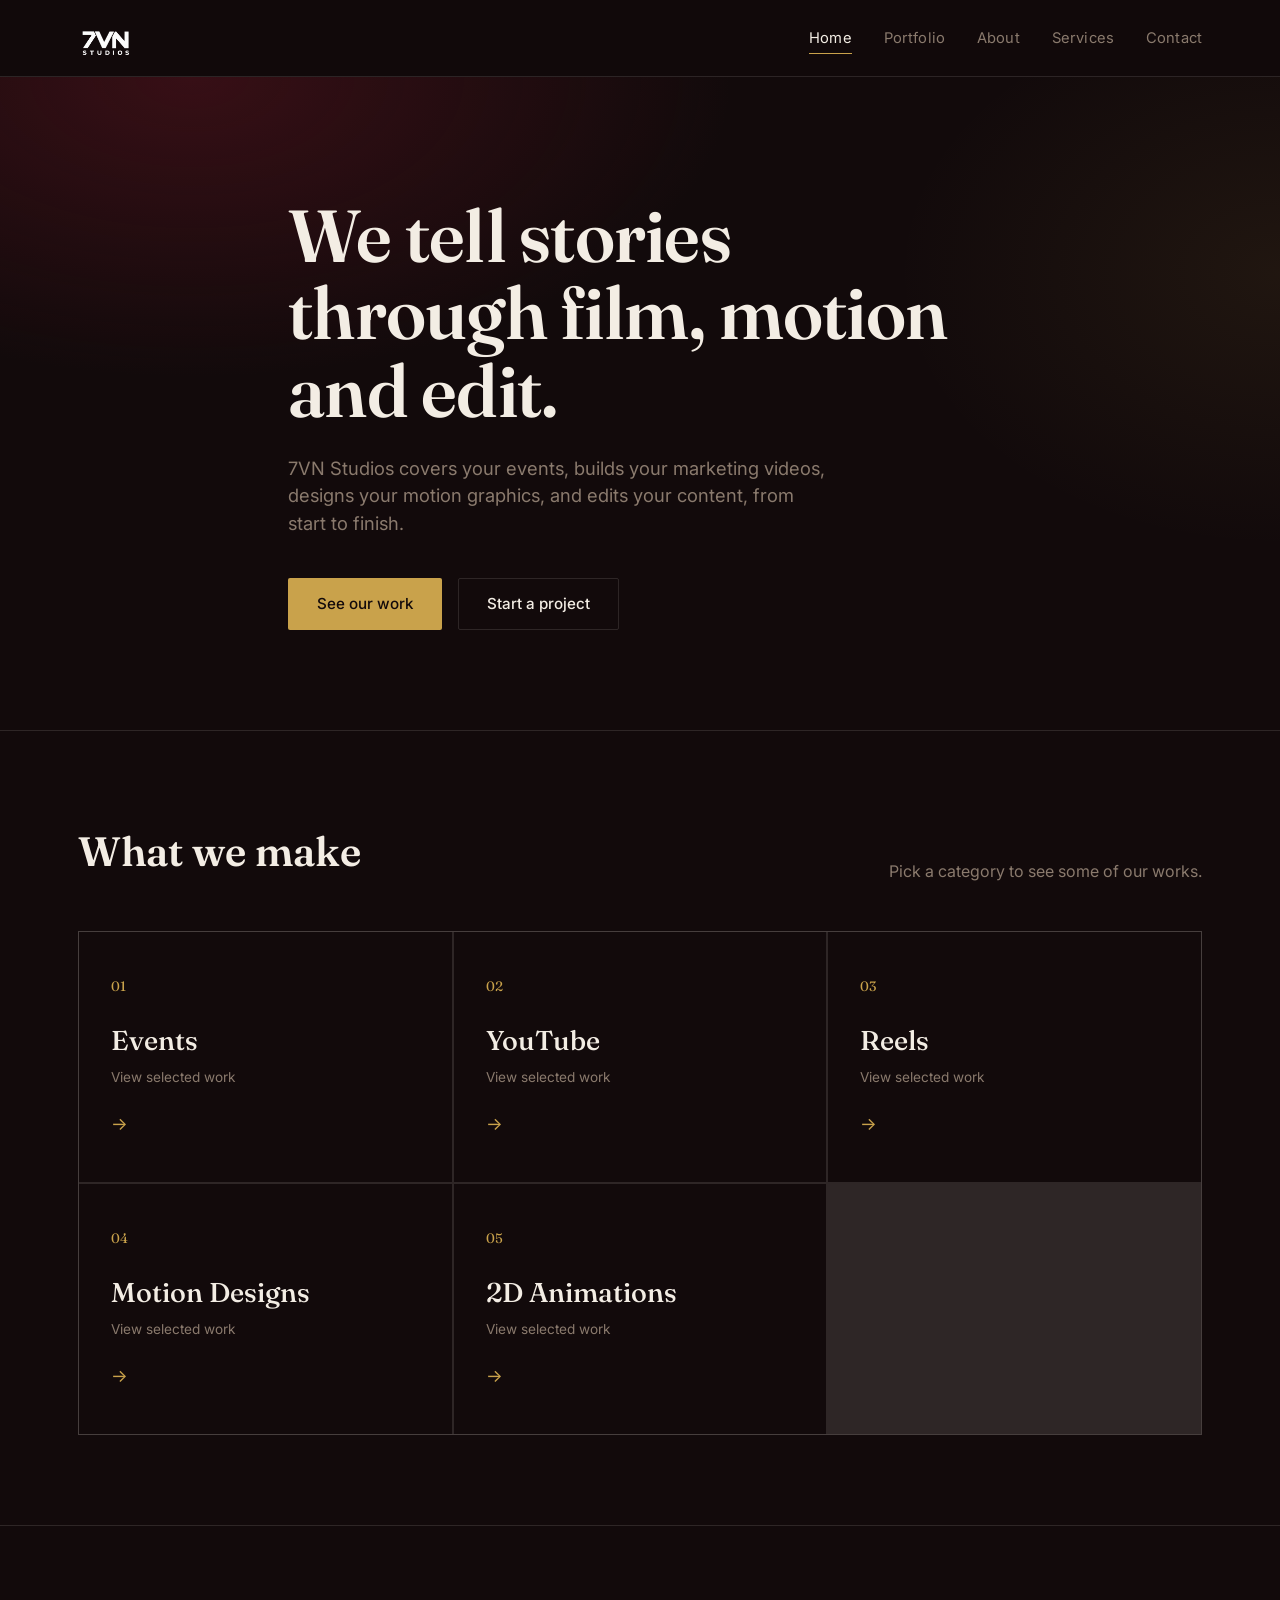
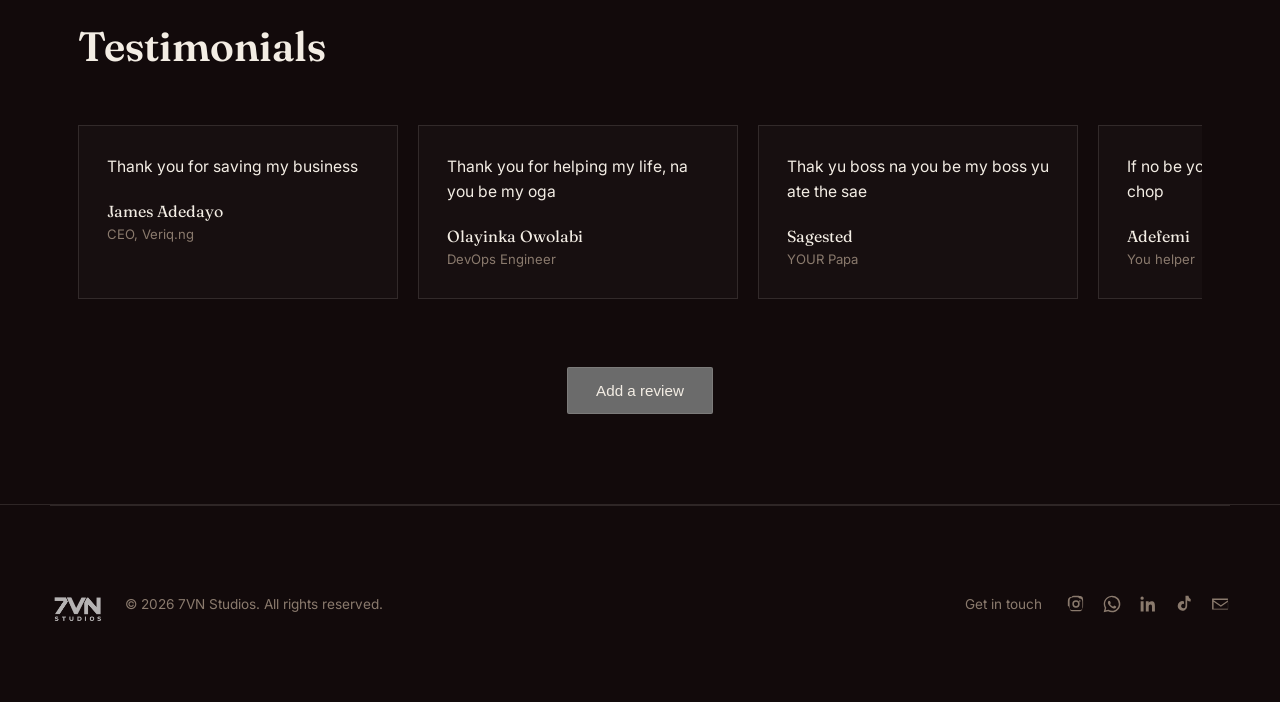
==== index.html @ 7909c2b7 "Add files via upload" ====
<!DOCTYPE html>
<html lang="en">
<head>
<meta charset="UTF-8">
<meta name="viewport" content="width=device-width, initial-scale=1.0">
<meta name="color-scheme" content="dark">
<title>7VN Studios | Film, Motion &amp; Brand Video</title>
<meta name="description" content="7VN Studios: event coverage, marketing videos, motion design and creator editing.">
<meta property="og:type" content="website">
<meta property="og:title" content="7VN Studios | Film, Motion & Brand Video">
<meta property="og:description" content="Event coverage, marketing videos, motion design and creator editing from 7VN Studios.">
<meta property="og:image" content="https://7vn-studios.github.io/7vn-Portfolio/assets/og-image.png">
<meta property="og:url" content="https://7vn-studios.github.io/7vn-Portfolio/index.html">
<meta name="twitter:card" content="summary_large_image">
<meta name="twitter:title" content="7VN Studios | Film, Motion & Brand Video">
<meta name="twitter:description" content="Event coverage, marketing videos, motion design and creator editing from 7VN Studios.">
<meta name="twitter:image" content="https://7vn-studios.github.io/7vn-Portfolio/assets/og-image.png">
<link rel="icon" type="image/png" sizes="32x32" href="assets/favicon-32.png">
<link rel="icon" type="image/png" sizes="16x16" href="assets/favicon-16.png">
<link rel="apple-touch-icon" sizes="180x180" href="assets/favicon-180.png">
<link rel="shortcut icon" href="assets/favicon.ico">
<link rel="stylesheet" href="css/style.css">
</head>
<body data-page="index.html">

<header id="site-header" class="site-header"></header>

<main>
  <section class="hero">
    <div class="wrap hero-content">
      <h1>We tell stories through film, motion and edit.</h1>
      <p>7VN Studios covers your events, builds your marketing videos, designs your motion graphics, and edits your content, from start to finish.</p>
      <div class="hero-actions">
        <a href="#work" class="btn btn-primary">See our work</a>
        <a href="contact.html" class="btn btn-outline">Start a project</a>
      </div>
    </div>
  </section>

  <section class="reel-section" id="work">
    <div class="wrap">
      <div class="section-head">
        <h2>What we make</h2>
        <p>Pick a category to see some of our works.</p>
      </div>
      <div class="category-grid" id="categoryGrid"></div>
    </div>
  </section>

  <section class="reel-section" id="reviews">
    <div class="wrap">
      <div class="section-head">
        <h2>Testimonials</h2>
      </div>
      <div class="reviews-row" id="reviewsRow"></div>
      <div class="more-cta">
        <button class="btn btn-outline" id="openReviewModal">Add a review</button>
      </div>
    </div>
  </section>
</main>

<div class="modal-overlay" id="reviewModalOverlay">
  <div class="modal-panel">
    <button class="modal-close" id="closeReviewModal" aria-label="Close">&times;</button>
    <h3 style="font-family:var(--serif); font-size:1.4rem; margin-bottom:20px;">Share your experience</h3>
    <div class="form-field">
      <label for="reviewName">Your name</label>
      <input id="reviewName" type="text">
    </div>
    <div class="form-field">
      <label for="reviewRole">Role or company (optional)</label>
      <input id="reviewRole" type="text">
    </div>
    <div class="form-field">
      <label for="reviewText">Your review</label>
      <textarea id="reviewText"></textarea>
    </div>
    <button class="btn btn-primary" id="submitReview" style="width:100%; justify-content:center;">Send review</button>
    <p class="status-msg" id="reviewSubmitStatus"></p>
    <p style="color:var(--muted); font-size:0.8rem; margin-top:14px;">We read every submission and publish the ones we feature on the site.</p>
  </div>
</div>

<footer id="site-footer"></footer>

<script src="js/main.js"></script>
<script>
const REVIEWS_ENDPOINT = 'https://script.google.com/macros/s/AKfycbyD6hwncVlCxB-yXAJXrWZt1ozakaMKRij9JnCwiQBB2RL6yhJmyByYN_4_m5WQTzBX/exec';

function setStatus(el, msg, type) {
  el.textContent = msg;
  el.className = 'status-msg' + (type ? ' ' + type : '');
}

async function init() {
  const config = await loadJSON('data/config.json');
  const grid = document.getElementById('categoryGrid');
  grid.innerHTML = config.categories.map((c, i) => `
    <a class="category-card" href="work.html?category=${c.slug}">
      <span class="num">0${i + 1}</span>
      <div>
        <h3>${c.name}</h3>
        <div class="count">View selected work</div>
        <div class="arrow">→</div>
      </div>
    </a>
  `).join('');

  const reviews = await loadJSON('data/reviews.json');
  const row = document.getElementById('reviewsRow');
  if (reviews.length === 0) {
    row.innerHTML = `<p style="color:var(--muted);">No reviews yet. Be the first to add one.</p>`;
  } else {
    row.innerHTML = reviews.map(r => `
      <div class="review-card">
        <p class="review-text">${r.text}</p>
        <div class="review-name">${r.name}</div>
        ${r.role ? `<div class="review-role">${r.role}</div>` : ''}
      </div>
    `).join('');
  }

  const overlay = document.getElementById('reviewModalOverlay');
  const modalPanel = overlay.querySelector('.modal-panel');
  const mainEl = document.querySelector('main');
  const headerEl = document.getElementById('site-header');
  const footerEl = document.getElementById('site-footer');

  function openModal() {
    overlay.classList.add('open');
    document.body.style.overflow = 'hidden';
    // Prevent tabbing/clicking into the rest of the page while the modal is open.
    if (mainEl) mainEl.setAttribute('inert', '');
    if (headerEl) headerEl.setAttribute('inert', '');
    if (footerEl) footerEl.setAttribute('inert', '');
    document.getElementById('reviewName').focus();
  }

  function closeModal() {
    overlay.classList.remove('open');
    document.body.style.overflow = '';
    if (mainEl) mainEl.removeAttribute('inert');
    if (headerEl) headerEl.removeAttribute('inert');
    if (footerEl) footerEl.removeAttribute('inert');
    document.getElementById('openReviewModal').focus();
  }

  document.getElementById('openReviewModal').addEventListener('click', openModal);
  document.getElementById('closeReviewModal').addEventListener('click', closeModal);
  overlay.addEventListener('click', (e) => {
    if (e.target === overlay) closeModal();
  });
  document.addEventListener('keydown', (e) => {
    if (e.key === 'Escape' && overlay.classList.contains('open')) closeModal();
  });

  // Keep Tab focus cycling within the modal only, while it's open.
  modalPanel.addEventListener('keydown', (e) => {
    if (e.key !== 'Tab') return;
    const focusable = modalPanel.querySelectorAll('button, input, textarea, a[href]');
    const first = focusable[0];
    const last = focusable[focusable.length - 1];
    if (e.shiftKey && document.activeElement === first) {
      e.preventDefault();
      last.focus();
    } else if (!e.shiftKey && document.activeElement === last) {
      e.preventDefault();
      first.focus();
    }
  });

  document.getElementById('submitReview').addEventListener('click', async () => {
    const name = document.getElementById('reviewName').value.trim();
    const role = document.getElementById('reviewRole').value.trim();
    const text = document.getElementById('reviewText').value.trim();
    const status = document.getElementById('reviewSubmitStatus');
    if (!name || !text) {
      setStatus(status, 'Please add your name and a review before sending.', 'error');
      return;
    }

    setStatus(status, 'Sending…', '');
    try {
      const res = await fetch(REVIEWS_ENDPOINT, {
        method: 'POST',
        body: JSON.stringify({ action: 'submit', name, role, text }),
      });
      const data = await res.json();
      if (!data.ok) throw new Error(data.error || 'Something went wrong.');

      setStatus(status, 'Thank you! Your review has been sent for approval.', 'success');
      document.getElementById('reviewName').value = '';
      document.getElementById('reviewRole').value = '';
      document.getElementById('reviewText').value = '';
      setTimeout(closeModal, 1800);
    } catch (e) {
      setStatus(status, 'Could not send right now. Please try again shortly.', 'error');
    }
  });
}
init();
</script>
</body>
</html>
---- css/style.css ----
@import url('https://fonts.googleapis.com/css2?family=Fraunces:opsz,wght@9..144,400;9..144,500;9..144,600;9..144,700&family=Inter:wght@400;500;600&display=swap');

:root {
  --black: #120A0B;
  --maroon: #5C1420;
  --maroon-deep: #3A0D15;
  --gold: #C9A24B;
  --cream: #F3EDE4;
  --muted: #8A7A6D;
  --border: rgba(243, 237, 228, 0.12);
  --serif: 'Fraunces', serif;
  --sans: 'Inter', sans-serif;
}

:root {
  color-scheme: dark;
}

* { box-sizing: border-box; margin: 0; padding: 0; }

html { scroll-behavior: smooth; }

body {
  background: var(--black);
  color: var(--cream);
  font-family: var(--sans);
  line-height: 1.5;
  -webkit-font-smoothing: antialiased;
  scrollbar-width: none; /* Firefox */
  -ms-overflow-style: none; /* old Edge/IE */
}

body::-webkit-scrollbar {
  display: none; /* Chrome, Safari, newer Edge */
}

a { color: inherit; text-decoration: none; }

img { max-width: 100%; display: block; }

@media (prefers-reduced-motion: reduce) {
  * { animation: none !important; transition: none !important; }
  html { scroll-behavior: auto; }
}

/* Focus visibility */
a:focus-visible, button:focus-visible, input:focus-visible, textarea:focus-visible {
  outline: 2px solid var(--gold);
  outline-offset: 3px;
}

.wrap {
  max-width: 1180px;
  margin: 0 auto;
  padding: 0 28px;
}

/* Header */
.site-header {
  position: sticky;
  top: 0;
  z-index: 50;
  background: rgba(18, 10, 11, 0.88);
  backdrop-filter: blur(10px);
  border-bottom: 1px solid var(--border);
}

.site-header .wrap {
  display: flex;
  align-items: center;
  justify-content: space-between;
  height: 76px;
}

.brand img { height: 100px; width: auto; }

.nav-links {
  display: flex;
  gap: 32px;
  list-style: none;
  font-size: 0.92rem;
  letter-spacing: 0.01em;
}

.nav-links a {
  color: var(--muted);
  transition: color 0.2s ease;
  padding: 6px 0;
  border-bottom: 1px solid transparent;
}

.nav-links a:hover, .nav-links a.active {
  color: var(--cream);
  border-bottom-color: var(--gold);
}

.nav-toggle {
  display: none;
  background: none;
  border: 1px solid var(--border);
  border-radius: 4px;
  color: var(--cream);
  padding: 8px 12px;
  font-size: 1.2rem;
}

@media (max-width: 760px) {
  .nav-toggle { display: block; }
  .nav-links {
    position: absolute;
    top: 76px; left: 0; right: 0;
    background: var(--black);
    border-bottom: 1px solid var(--border);
    flex-direction: column;
    gap: 0;
    display: none;
    padding: 8px 28px 20px;
  }
  .nav-links.open { display: flex; }
  .nav-links a { display: block; padding: 12px 0; border-bottom: 1px solid var(--border); }
}

/* Hero */
.hero {
  position: relative;
  padding: 120px 0 100px;
  overflow: hidden;
  border-bottom: 1px solid var(--border);
}

@media (max-width: 760px) {
  .hero {
    min-height: 100svh;
    display: flex;
    align-items: center;
    padding: 100px 0;
  }
}

.hero::before {
  content: '';
  position: absolute;
  inset: 0;
  background:
    radial-gradient(ellipse 900px 500px at 15% 0%, rgba(92, 20, 32, 0.5), transparent 60%),
    radial-gradient(ellipse 700px 500px at 100% 30%, rgba(201, 162, 75, 0.08), transparent 55%);
  pointer-events: none;
}

.hero-content { position: relative; max-width: 760px; }

.eyebrow-mark {
  display: inline-flex;
  align-items: center;
  gap: 10px;
  color: var(--gold);
  font-size: 0.85rem;
  margin-bottom: 28px;
}

.eyebrow-mark::before {
  content: '';
  width: 28px;
  height: 1px;
  background: var(--gold);
}

.hero h1 {
  font-family: var(--serif);
  font-weight: 600;
  font-size: clamp(2.6rem, 6vw, 4.6rem);
  line-height: 1.05;
  letter-spacing: -0.01em;
}

.hero p {
  margin-top: 26px;
  font-size: 1.15rem;
  color: var(--muted);
  max-width: 540px;
}

.hero-actions { margin-top: 40px; display: flex; gap: 16px; flex-wrap: wrap; }

.btn {
  display: inline-flex;
  align-items: center;
  gap: 8px;
  padding: 14px 28px;
  border-radius: 2px;
  font-size: 0.95rem;
  font-weight: 500;
  transition: all 0.2s ease;
  border: 1px solid transparent;
}

.btn-primary { background: var(--gold); color: var(--black); }
.btn-primary:hover { background: #dab661; }

.btn-outline { border-color: var(--border); color: var(--cream); }
.btn-outline:hover { border-color: var(--gold); color: var(--gold); }

/* Category grid: editorial, asymmetric, not identical SaaS cards */
.reel-section { padding: 90px 0; border-bottom: 1px solid var(--border); }

.section-head {
  display: flex;
  justify-content: space-between;
  align-items: flex-end;
  margin-bottom: 48px;
  gap: 20px;
  flex-wrap: wrap;
}

.section-head h2 {
  font-family: var(--serif);
  font-weight: 600;
  font-size: clamp(1.8rem, 3.2vw, 2.6rem);
}

.section-head p { color: var(--muted); max-width: 420px; }

.category-grid {
  display: grid;
  grid-template-columns: repeat(3, 1fr);
  gap: 2px;
  background: var(--border);
  border: 1px solid var(--border);
}

.category-card {
  grid-column: span 1;
  background: var(--black);
  padding: 44px 32px;
  position: relative;
  transition: background 0.25s ease;
  min-height: 220px;
  display: flex;
  flex-direction: column;
  justify-content: space-between;
}

.category-card:hover { background: var(--maroon-deep); }

.category-card .num {
  font-family: var(--serif);
  color: var(--gold);
  font-size: 0.85rem;
}

.category-card h3 {
  font-family: var(--serif);
  font-size: 1.7rem;
  font-weight: 500;
  margin-top: 24px;
}

.category-card .count { color: var(--muted); font-size: 0.85rem; margin-top: 6px; }

.category-card .arrow {
  margin-top: 24px;
  color: var(--gold);
  font-size: 1.1rem;
  transition: transform 0.2s ease;
}

.category-card:hover .arrow { transform: translateX(6px); }

@media (max-width: 760px) {
  .category-grid { grid-template-columns: 1fr; }
}

/* Work grid (category detail pages) */
.work-grid {
  display: grid;
  grid-template-columns: repeat(auto-fill, minmax(300px, 1fr));
  gap: 28px;
}

.work-card {
  border: 1px solid var(--border);
  background: rgba(243, 237, 228, 0.02);
}

.work-card .thumb {
  aspect-ratio: 16 / 9;
  background: var(--maroon-deep);
  position: relative;
  overflow: hidden;
}

.work-card .thumb iframe,
.work-card .thumb img {
  width: 100%; height: 100%; object-fit: cover; border: 0;
}

.yt-facade {
  position: relative;
  cursor: pointer;
}

.play-btn {
  position: absolute;
  top: 50%;
  left: 50%;
  transform: translate(-50%, -50%);
  width: 60px;
  height: 60px;
  border-radius: 50%;
  background: rgba(18, 10, 11, 0.75);
  border: 1px solid var(--gold);
  color: var(--gold);
  display: flex;
  align-items: center;
  justify-content: center;
  transition: background 0.2s ease, transform 0.2s ease;
}

.yt-facade:hover .play-btn {
  background: var(--gold);
  color: var(--black);
  transform: translate(-50%, -50%) scale(1.08);
}

.work-card .info { padding: 20px; }
.work-card h3 { font-family: var(--serif); font-size: 1.1rem; font-weight: 500; }
.work-card p { color: var(--muted); font-size: 0.9rem; margin-top: 8px; }

.more-cta { margin-top: 56px; text-align: center; }

/* About / Services */
.prose { max-width: 640px; }
.prose p { color: var(--muted); font-size: 1.05rem; margin-bottom: 20px; }
.prose h1, .page-title {
  font-family: var(--serif);
  font-weight: 600;
  font-size: clamp(2.2rem, 5vw, 3.2rem);
  margin-bottom: 32px;
}

.page-header { padding: 100px 0 60px; border-bottom: 1px solid var(--border); }

.services-list { display: flex; flex-direction: column; }

.service-row {
  display: flex;
  justify-content: space-between;
  align-items: baseline;
  padding: 32px 0;
  border-bottom: 1px solid var(--border);
  gap: 24px;
  flex-wrap: wrap;
}

.service-row h3 { font-family: var(--serif); font-size: 1.4rem; font-weight: 500; }
.service-row p { color: var(--muted); margin-top: 8px; max-width: 460px; }
.service-row .price { color: var(--gold); font-size: 0.95rem; white-space: nowrap; }

/* Reviews */
.reviews-row {
  display: flex;
  gap: 20px;
  overflow-x: auto;
  scroll-snap-type: x mandatory;
  padding-bottom: 12px;
}

.reviews-row::-webkit-scrollbar { height: 6px; }
.reviews-row::-webkit-scrollbar-thumb { background: var(--border); border-radius: 3px; }

.review-card {
  flex: 0 0 auto;
  width: 320px;
  scroll-snap-align: start;
  border: 1px solid var(--border);
  background: rgba(243, 237, 228, 0.02);
  padding: 28px;
}

.review-text {
  color: var(--cream);
  font-size: 0.98rem;
  line-height: 1.6;
  margin-bottom: 20px;
}

.review-name { font-family: var(--serif); font-size: 1rem; }
.review-role { color: var(--muted); font-size: 0.82rem; margin-top: 2px; }

/* Add-review modal */
.modal-overlay {
  position: fixed;
  inset: 0;
  background: rgba(0, 0, 0, 0.7);
  display: none;
  align-items: center;
  justify-content: center;
  z-index: 100;
  padding: 20px;
}

.modal-overlay.open { display: flex; }

.modal-panel {
  position: relative;
  background: var(--black);
  border: 1px solid var(--border);
  max-width: 440px;
  width: 100%;
  padding: 32px;
  max-height: 90vh;
  overflow-y: auto;
}

.modal-close {
  position: absolute;
  top: 16px;
  right: 16px;
  background: none;
  border: none;
  color: var(--muted);
  font-size: 1.6rem;
  line-height: 1;
  cursor: pointer;
}
.modal-close:hover { color: var(--gold); }
.contact-grid {
  display: grid;
  grid-template-columns: 1fr 1fr;
  gap: 64px;
}

@media (max-width: 760px) {
  .contact-grid { grid-template-columns: 1fr; gap: 40px; }
}

.contact-methods { display: flex; flex-direction: column; gap: 20px; margin-top: 12px; }

.contact-method {
  display: flex;
  align-items: center;
  justify-content: space-between;
  padding: 20px 24px;
  border: 1px solid var(--border);
  transition: border-color 0.2s ease;
}

.contact-method:hover { border-color: var(--gold); }
.contact-method .label { color: var(--muted); font-size: 0.85rem; }
.contact-method .value { font-family: var(--serif); font-size: 1.15rem; margin-top: 4px; }

.form-field { margin-bottom: 20px; }
.form-field label { display: block; font-size: 0.85rem; color: var(--muted); margin-bottom: 8px; }
.form-field input, .form-field textarea {
  width: 100%;
  background: rgba(243, 237, 228, 0.03);
  border: 1px solid var(--border);
  color: var(--cream);
  padding: 14px 16px;
  font-family: var(--sans);
  font-size: 0.95rem;
  border-radius: 2px;
}
.form-field textarea { resize: vertical; min-height: 120px; }
.form-field input:focus, .form-field textarea:focus { border-color: var(--gold); }

/* Footer */
.site-footer {
  padding: 48px 0;
  border-top: 1px solid var(--border);
  display: flex;
  justify-content: space-between;
  align-items: center;
  flex-wrap: wrap;
  gap: 24px;
  color: var(--muted);
  font-size: 0.85rem;
}

.footer-brand {
  display: flex;
  align-items: center;
  gap: 20px;
  flex-wrap: wrap;
}

.site-footer img { height: 100px; opacity: 0.7; }

.footer-links {
  display: flex;
  align-items: center;
  gap: 24px;
  flex-wrap: wrap;
}

.footer-links a:hover { color: var(--gold); }

.social-icons {
  display: flex;
  align-items: center;
  gap: 16px;
}

.social-icon {
  color: var(--muted);
  display: inline-flex;
  transition: color 0.2s ease;
}

.social-icon:hover { color: var(--gold); }

@media (max-width: 760px) {
  .site-footer {
    flex-direction: column;
    align-items: center;
    text-align: center;
    gap: 24px;
    padding-bottom: calc(40px + env(safe-area-inset-bottom));
  }
  .footer-brand {
    flex-direction: column;
    gap: 12px;
  }
  .site-footer img { height: 52px; }
  .footer-links {
    width: 100%;
    flex-direction: column;
    gap: 16px;
  }
}

/* Admin */
.admin-lock { max-width: 420px; margin: 140px auto; text-align: center; }
.admin-table { width: 100%; border-collapse: collapse; margin-top: 24px; font-size: 0.9rem; }
.admin-table th, .admin-table td { text-align: left; padding: 12px; border-bottom: 1px solid var(--border); }
.admin-table th { color: var(--muted); font-weight: 500; font-size: 0.8rem; text-transform: uppercase; letter-spacing: 0.04em; }
.btn-small { padding: 8px 14px; font-size: 0.82rem; }
.admin-table td:first-child .btn-small { padding: 6px 10px; margin-right: 6px; }
.admin-table td:last-child .btn-small { margin-right: 8px; }
.btn-small:disabled { opacity: 0.3; cursor: not-allowed; }
.btn-small:disabled:hover { border-color: var(--border); color: var(--cream); }
.btn-danger { color: #d4756b; border-color: rgba(212,117,107,0.4); }
.btn-danger:hover { background: rgba(212,117,107,0.1); border-color: #d4756b; }
.status-msg { margin-top: 16px; font-size: 0.9rem; }
.status-msg.error { color: #d4756b; }
.status-msg.success { color: #7fbf7f; }

select {
  width: 100%;
  background: rgba(243, 237, 228, 0.03);
  border: 1px solid var(--border);
  color: var(--cream);
  padding: 14px 16px;
  font-family: var(--sans);
  font-size: 0.95rem;
}
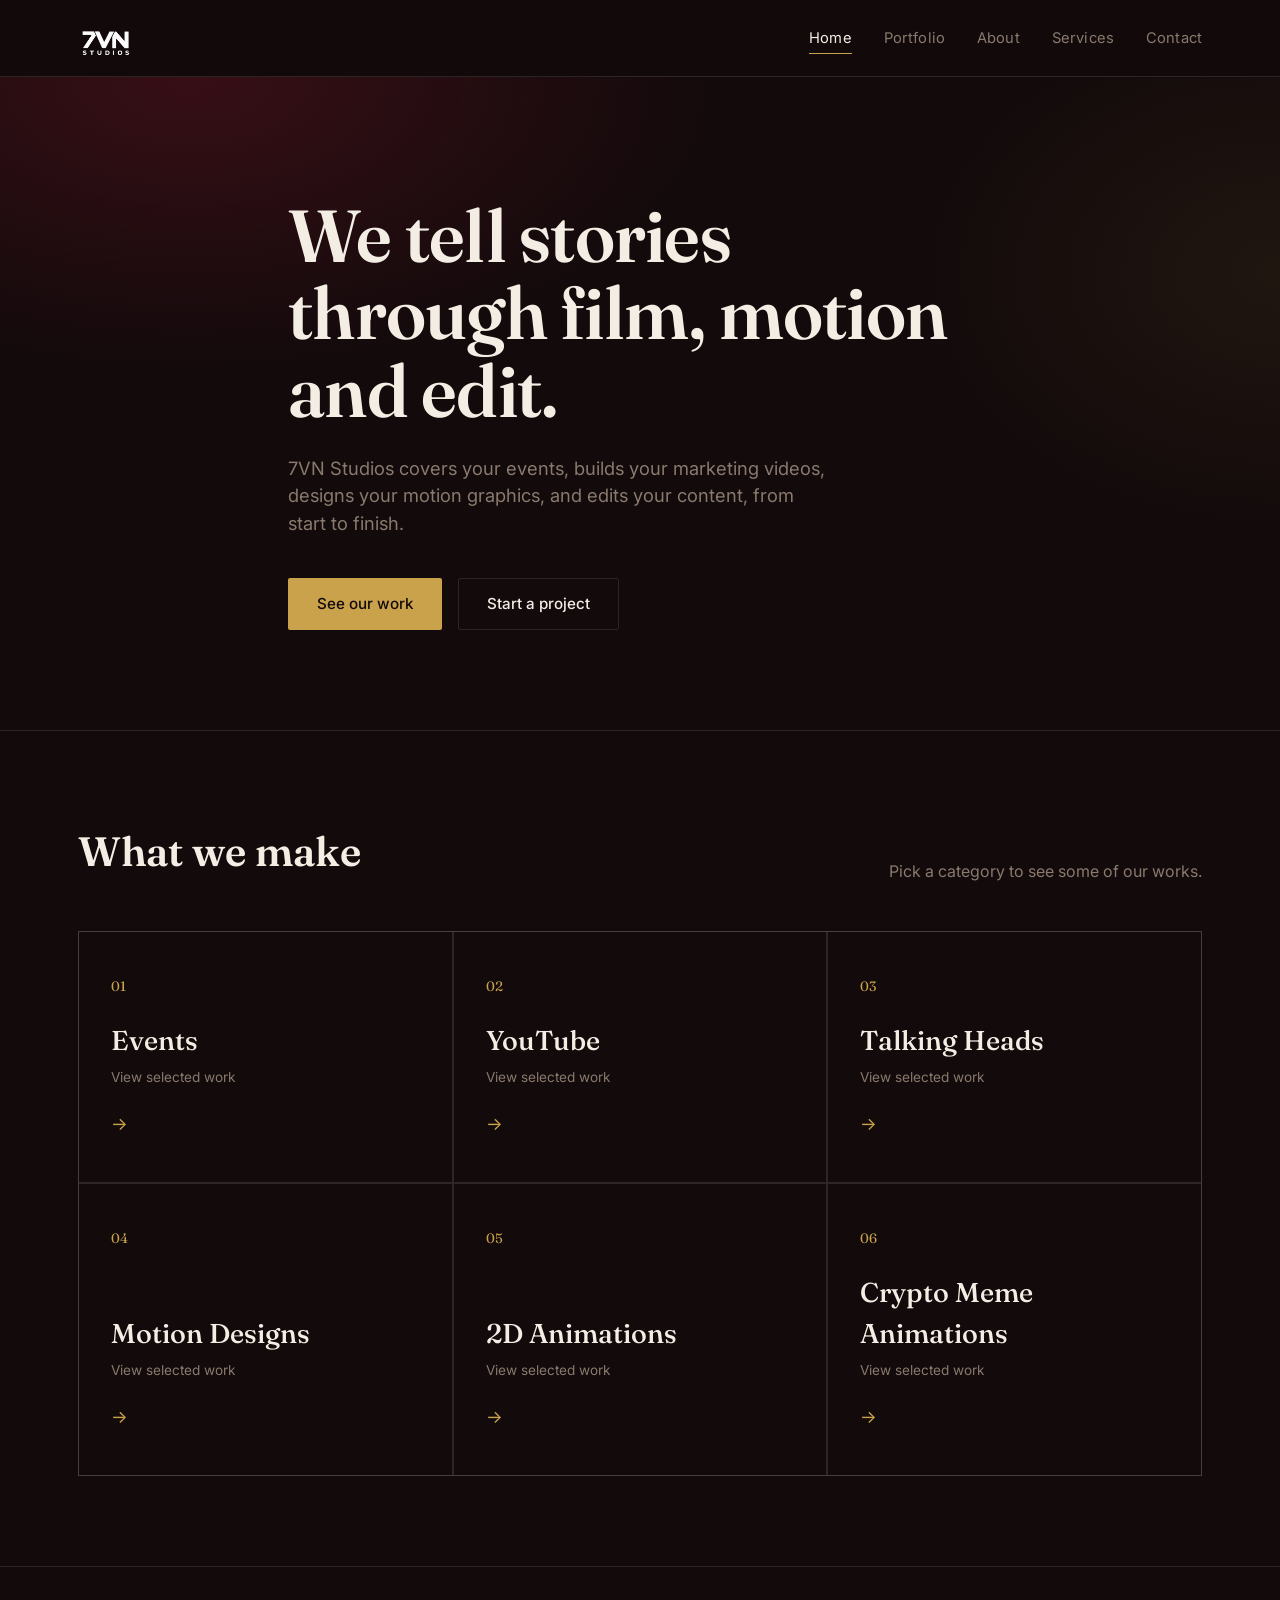
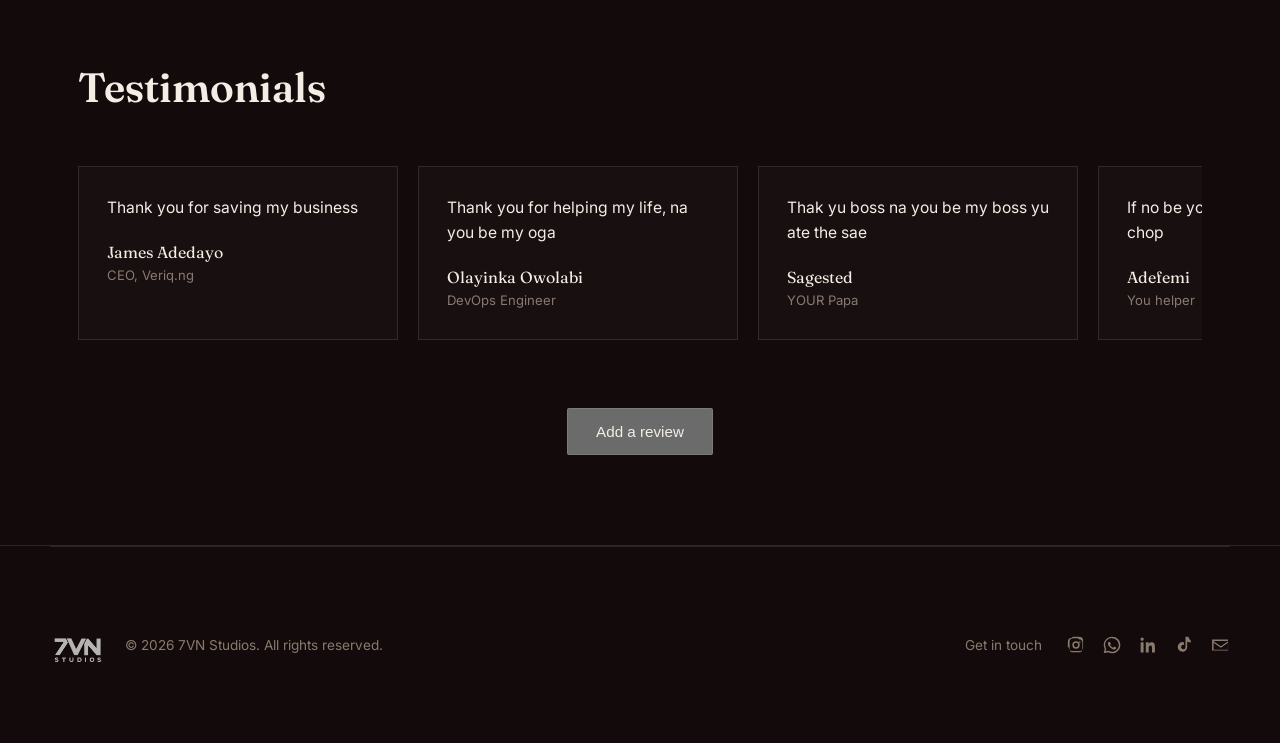
==== commit c4c1c522: "Add files via upload" ====
--- a/index.html
+++ b/index.html
@@ -97,7 +97,7 @@
   const config = await loadJSON('data/config.json');
   const grid = document.getElementById('categoryGrid');
   grid.innerHTML = config.categories.map((c, i) => `
-    <a class="category-card" href="work.html?category=${c.slug}">
+    <a class="category-card${c.thumbnail ? ' has-thumb' : ''}" href="work.html?category=${c.slug}" ${c.thumbnail ? `style="background-image: url('${c.thumbnail}');"` : ''}>
       <span class="num">0${i + 1}</span>
       <div>
         <h3>${c.name}</h3>
@@ -106,6 +106,7 @@
       </div>
     </a>
   `).join('');
+  initScrollReveal('.category-card');
 
   const reviews = await loadJSON('data/reviews.json');
   const row = document.getElementById('reviewsRow');
@@ -120,6 +121,7 @@
       </div>
     `).join('');
   }
+  initScrollReveal('.review-card');
 
   const overlay = document.getElementById('reviewModalOverlay');
   const modalPanel = overlay.querySelector('.modal-panel');
@@ -189,11 +191,15 @@
       const data = await res.json();
       if (!data.ok) throw new Error(data.error || 'Something went wrong.');
 
-      setStatus(status, 'Thank you! Your review has been sent for approval.', 'success');
+      if (data.emailError) {
+        setStatus(status, 'Review saved, but the email notification failed: ' + data.emailError, 'error');
+      } else {
+        setStatus(status, 'Thank you! Your review has been sent for approval.', 'success');
+      }
       document.getElementById('reviewName').value = '';
       document.getElementById('reviewRole').value = '';
       document.getElementById('reviewText').value = '';
-      setTimeout(closeModal, 1800);
+      if (!data.emailError) setTimeout(closeModal, 1800);
     } catch (e) {
       setStatus(status, 'Could not send right now. Please try again shortly.', 'error');
     }
--- a/css/style.css
+++ b/css/style.css
@@ -149,6 +149,29 @@
 
 .hero-content { position: relative; max-width: 760px; }
 
+@keyframes fadeInUp {
+  from { opacity: 0; transform: translateY(22px); }
+  to { opacity: 1; transform: translateY(0); }
+}
+
+.hero-content h1,
+.hero-content p,
+.hero-content .hero-actions {
+  opacity: 0;
+  animation: fadeInUp 0.8s cubic-bezier(0.16, 1, 0.3, 1) forwards;
+}
+
+.hero-content h1 { animation-delay: 0.05s; }
+.hero-content p { animation-delay: 0.2s; }
+.hero-content .hero-actions { animation-delay: 0.35s; }
+
+@media (prefers-reduced-motion: reduce) {
+  .hero-content h1, .hero-content p, .hero-content .hero-actions {
+    opacity: 1;
+    animation: none;
+  }
+}
+
 .eyebrow-mark {
   display: inline-flex;
   align-items: center;
@@ -233,14 +256,51 @@
   background: var(--black);
   padding: 44px 32px;
   position: relative;
-  transition: background 0.25s ease;
+  transition: background 0.25s ease, transform 0.3s ease;
   min-height: 220px;
   display: flex;
   flex-direction: column;
   justify-content: space-between;
 }
 
-.category-card:hover { background: var(--maroon-deep); }
+.category-card:hover { background: var(--maroon-deep); transform: translateY(-4px); }
+
+/* Scroll-reveal: elements fade/rise in as they enter the viewport */
+.reveal {
+  opacity: 0;
+  transform: translateY(28px);
+  transition: opacity 0.7s cubic-bezier(0.16, 1, 0.3, 1), transform 0.7s cubic-bezier(0.16, 1, 0.3, 1);
+}
+
+.reveal.in-view {
+  opacity: 1;
+  transform: translateY(0);
+}
+
+.category-card.has-thumb {
+  background-size: cover;
+  background-position: center;
+}
+
+.category-card.has-thumb::before {
+  content: '';
+  position: absolute;
+  inset: 0;
+  background: linear-gradient(180deg, rgba(18,10,11,0.55) 0%, rgba(18,10,11,0.85) 100%);
+  transition: background 0.25s ease;
+}
+
+.category-card.has-thumb:hover::before {
+  background: linear-gradient(180deg, rgba(92,20,32,0.55) 0%, rgba(18,10,11,0.88) 100%);
+}
+
+.category-card.has-thumb:hover { background-color: var(--black); }
+
+.category-card .num,
+.category-card > div {
+  position: relative;
+  z-index: 1;
+}
 
 .category-card .num {
   font-family: var(--serif);
@@ -280,6 +340,12 @@
 .work-card {
   border: 1px solid var(--border);
   background: rgba(243, 237, 228, 0.02);
+  transition: transform 0.3s ease, border-color 0.3s ease;
+}
+
+.work-card:hover {
+  transform: translateY(-4px);
+  border-color: var(--gold);
 }
 
 .work-card .thumb {
@@ -350,7 +416,10 @@
   border-bottom: 1px solid var(--border);
   gap: 24px;
   flex-wrap: wrap;
-}
+  transition: padding-left 0.3s ease;
+}
+
+.service-row:hover { padding-left: 8px; }
 
 .service-row h3 { font-family: var(--serif); font-size: 1.4rem; font-weight: 500; }
 .service-row p { color: var(--muted); margin-top: 8px; max-width: 460px; }
@@ -375,6 +444,12 @@
   border: 1px solid var(--border);
   background: rgba(243, 237, 228, 0.02);
   padding: 28px;
+  transition: transform 0.3s ease, border-color 0.3s ease;
+}
+
+.review-card:hover {
+  transform: translateY(-4px);
+  border-color: var(--gold);
 }
 
 .review-text {
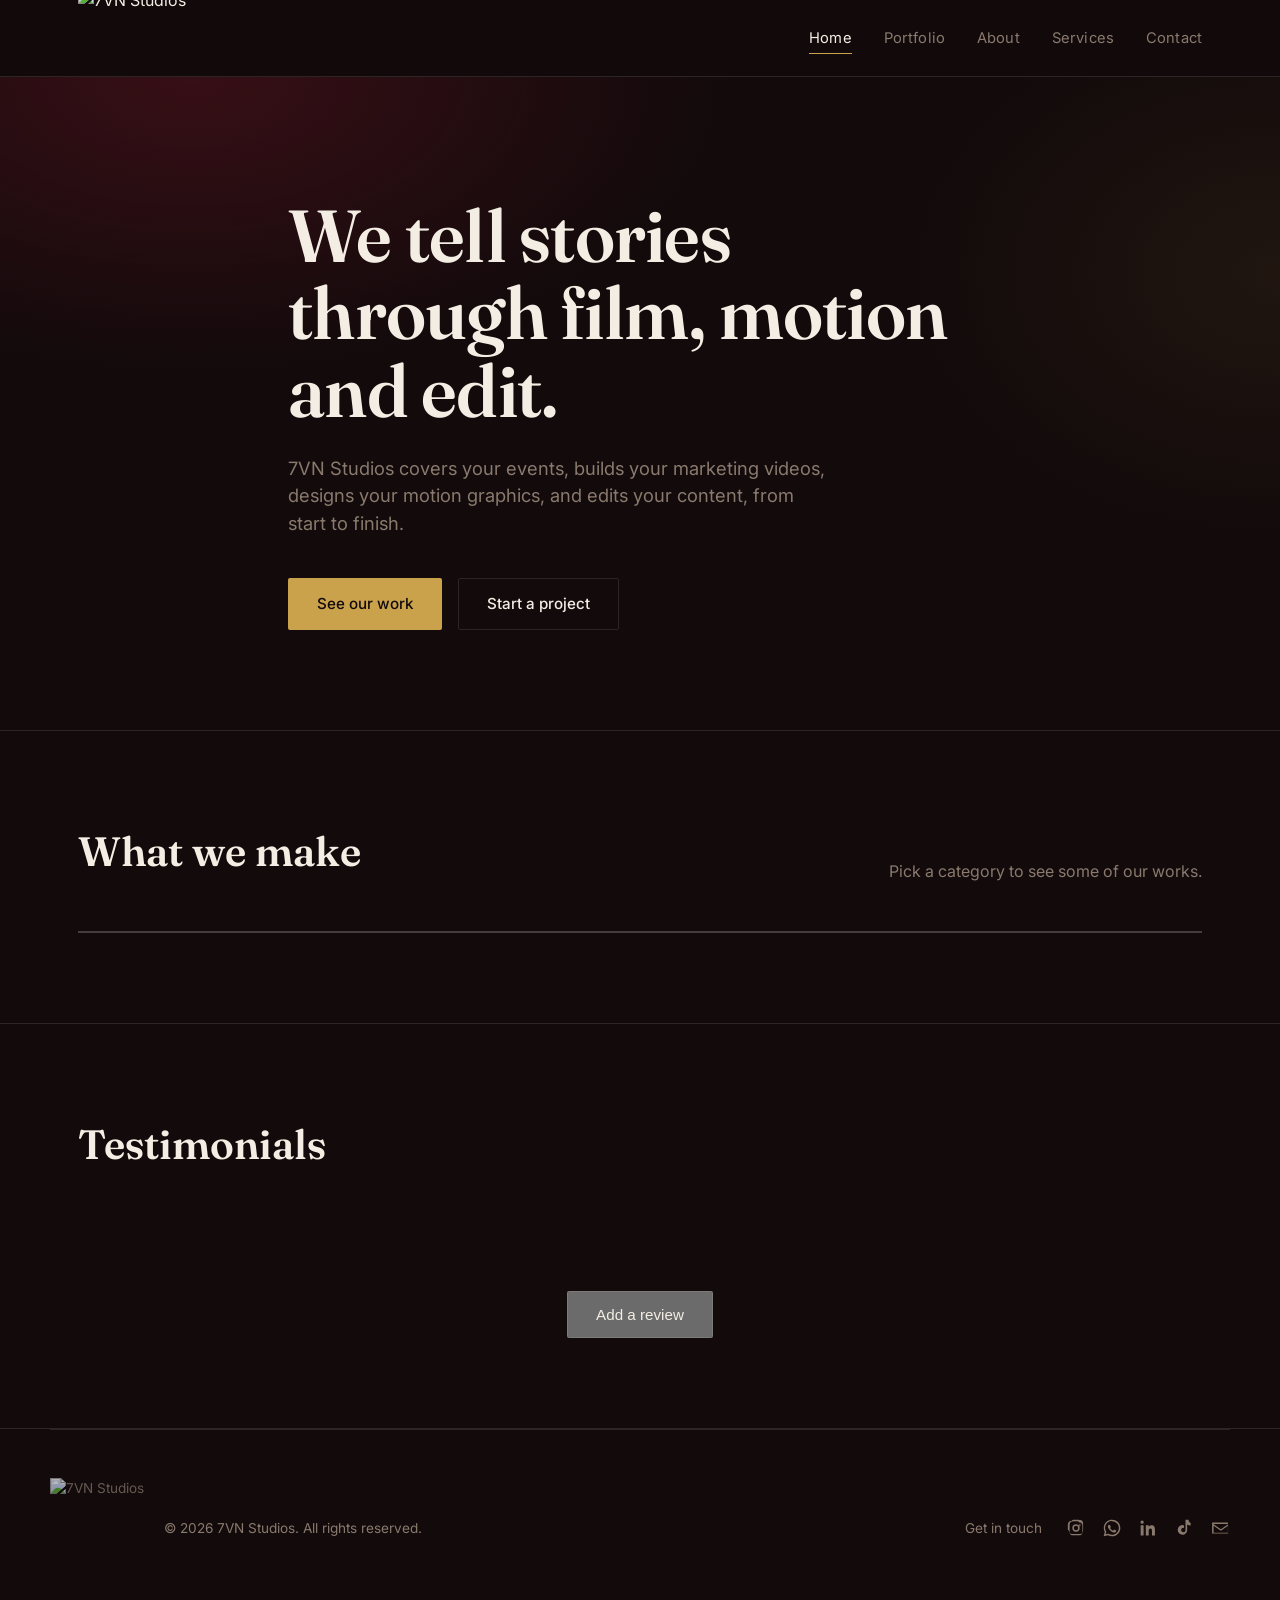
==== commit eae227d7: "Add files via upload" ====
--- a/index.html
+++ b/index.html
@@ -9,19 +9,19 @@
 <meta property="og:type" content="website">
 <meta property="og:title" content="7VN Studios | Film, Motion & Brand Video">
 <meta property="og:description" content="Event coverage, marketing videos, motion design and creator editing from 7VN Studios.">
-<meta property="og:image" content="https://7vn-studios.github.io/7vn-Portfolio/assets/og-image.png">
-<meta property="og:url" content="https://7vn-studios.github.io/7vn-Portfolio/index.html">
+<meta property="og:image" content="https://7vnstudios.com.ng/assets/og-image.png">
+<meta property="og:url" content="https://7vnstudios.com.ng/">
 <meta name="twitter:card" content="summary_large_image">
 <meta name="twitter:title" content="7VN Studios | Film, Motion & Brand Video">
 <meta name="twitter:description" content="Event coverage, marketing videos, motion design and creator editing from 7VN Studios.">
-<meta name="twitter:image" content="https://7vn-studios.github.io/7vn-Portfolio/assets/og-image.png">
-<link rel="icon" type="image/png" sizes="32x32" href="assets/favicon-32.png">
-<link rel="icon" type="image/png" sizes="16x16" href="assets/favicon-16.png">
-<link rel="apple-touch-icon" sizes="180x180" href="assets/favicon-180.png">
-<link rel="shortcut icon" href="assets/favicon.ico">
-<link rel="stylesheet" href="css/style.css">
+<meta name="twitter:image" content="https://7vnstudios.com.ng/assets/og-image.png">
+<link rel="icon" type="image/png" sizes="32x32" href="/assets/favicon-32.png">
+<link rel="icon" type="image/png" sizes="16x16" href="/assets/favicon-16.png">
+<link rel="apple-touch-icon" sizes="180x180" href="/assets/favicon-180.png">
+<link rel="shortcut icon" href="/assets/favicon.ico">
+<link rel="stylesheet" href="/css/style.css">
 </head>
-<body data-page="index.html">
+<body data-page="/">
 
 <header id="site-header" class="site-header"></header>
 
@@ -32,7 +32,7 @@
       <p>7VN Studios covers your events, builds your marketing videos, designs your motion graphics, and edits your content, from start to finish.</p>
       <div class="hero-actions">
         <a href="#work" class="btn btn-primary">See our work</a>
-        <a href="contact.html" class="btn btn-outline">Start a project</a>
+        <a href="/contact/" class="btn btn-outline">Start a project</a>
       </div>
     </div>
   </section>
@@ -84,7 +84,7 @@
 
 <footer id="site-footer"></footer>
 
-<script src="js/main.js"></script>
+<script src="/js/main.js"></script>
 <script>
 const REVIEWS_ENDPOINT = 'https://script.google.com/macros/s/AKfycbyD6hwncVlCxB-yXAJXrWZt1ozakaMKRij9JnCwiQBB2RL6yhJmyByYN_4_m5WQTzBX/exec';
 
@@ -94,10 +94,10 @@
 }
 
 async function init() {
-  const config = await loadJSON('data/config.json');
+  const config = await loadJSON('/data/config.json');
   const grid = document.getElementById('categoryGrid');
   grid.innerHTML = config.categories.map((c, i) => `
-    <a class="category-card${c.thumbnail ? ' has-thumb' : ''}" href="work.html?category=${c.slug}" ${c.thumbnail ? `style="background-image: url('${c.thumbnail}');"` : ''}>
+    <a class="category-card${c.thumbnail ? ' has-thumb' : ''}" href="/work/?category=${c.slug}" ${c.thumbnail ? `style="--thumb-url: url('${c.thumbnail}');"` : ''}>
       <span class="num">0${i + 1}</span>
       <div>
         <h3>${c.name}</h3>
@@ -108,7 +108,7 @@
   `).join('');
   initScrollReveal('.category-card');
 
-  const reviews = await loadJSON('data/reviews.json');
+  const reviews = await loadJSON('/data/reviews.json');
   const row = document.getElementById('reviewsRow');
   if (reviews.length === 0) {
     row.innerHTML = `<p style="color:var(--muted);">No reviews yet. Be the first to add one.</p>`;
--- a/css/style.css
+++ b/css/style.css
@@ -278,11 +278,22 @@
 }
 
 .category-card.has-thumb {
+  overflow: hidden;
+}
+
+.category-card.has-thumb::before {
+  content: '';
+  position: absolute;
+  inset: -10px;
+  background-image: var(--thumb-url);
   background-size: cover;
   background-position: center;
-}
-
-.category-card.has-thumb::before {
+  filter: blur(6px);
+  transform: scale(1.08);
+  transition: filter 0.25s ease;
+}
+
+.category-card.has-thumb::after {
   content: '';
   position: absolute;
   inset: 0;
@@ -290,11 +301,9 @@
   transition: background 0.25s ease;
 }
 
-.category-card.has-thumb:hover::before {
+.category-card.has-thumb:hover::after {
   background: linear-gradient(180deg, rgba(92,20,32,0.55) 0%, rgba(18,10,11,0.88) 100%);
 }
-
-.category-card.has-thumb:hover { background-color: var(--black); }
 
 .category-card .num,
 .category-card > div {
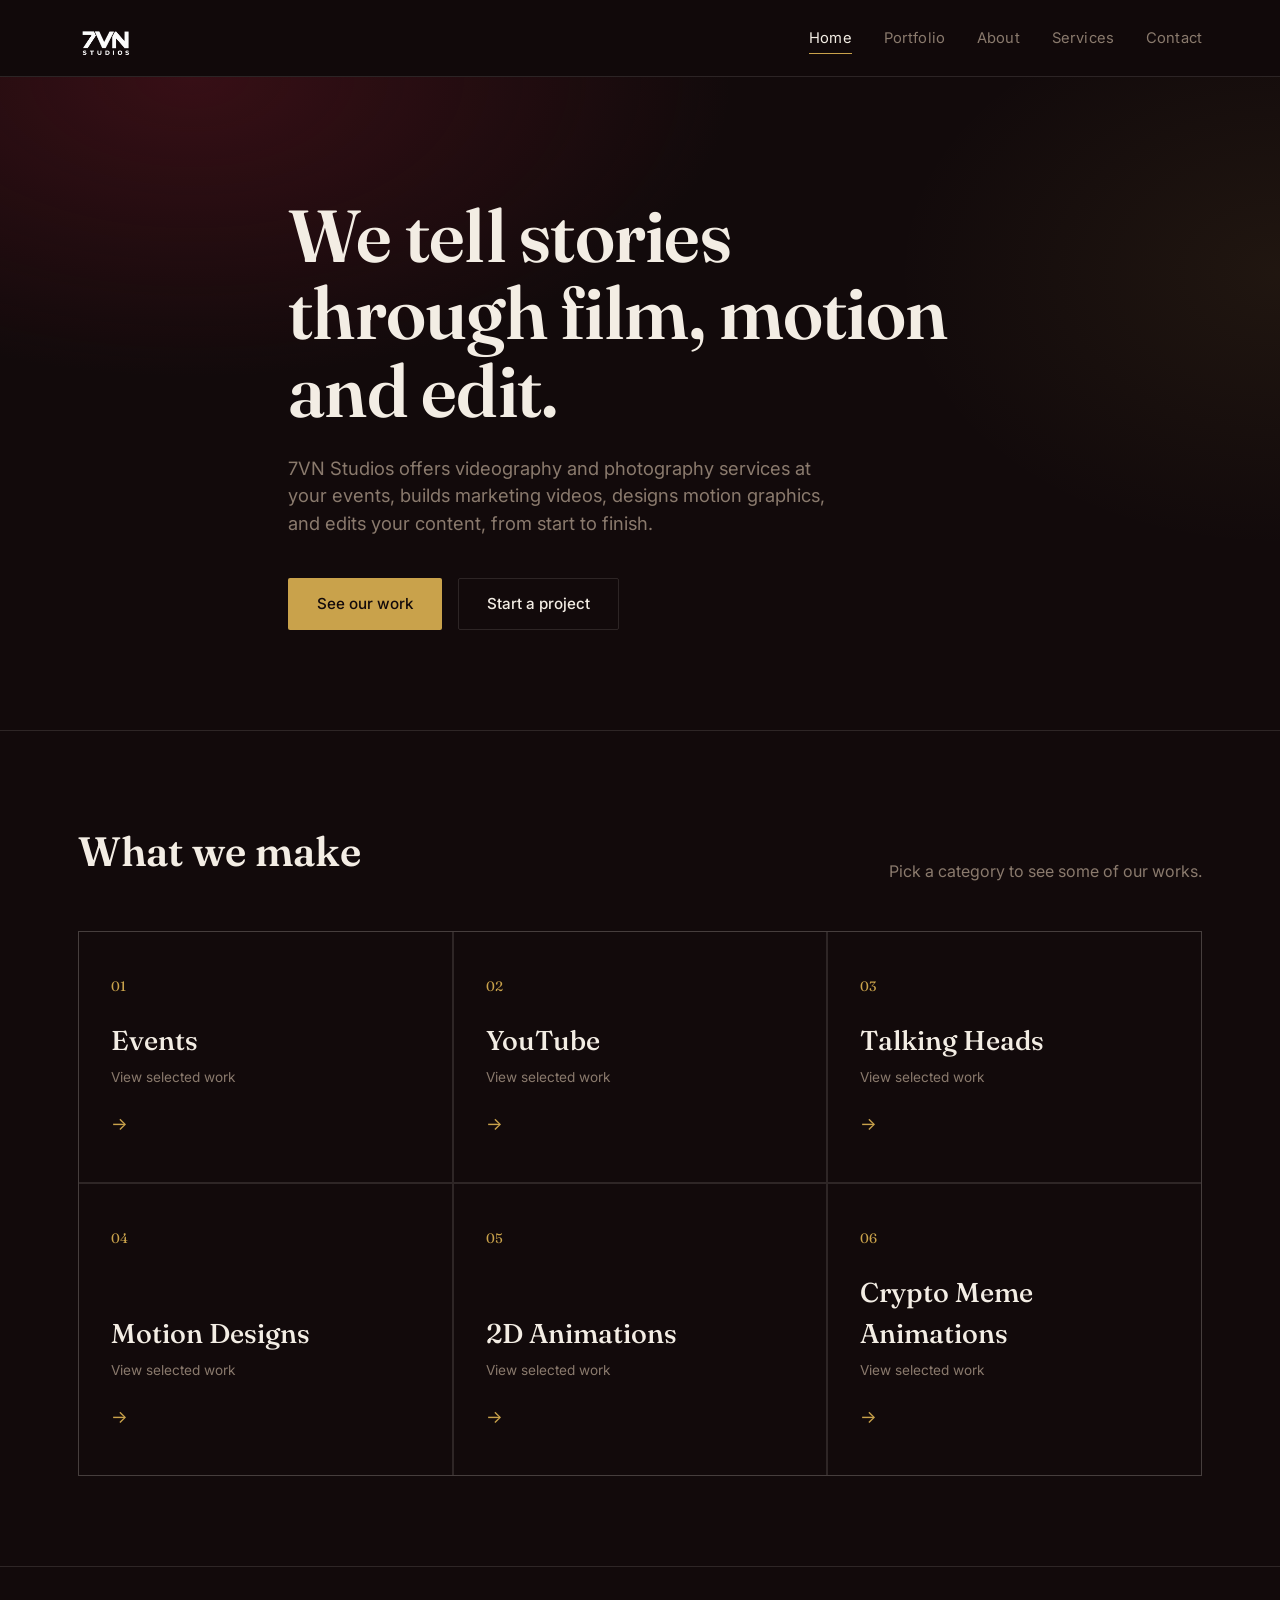
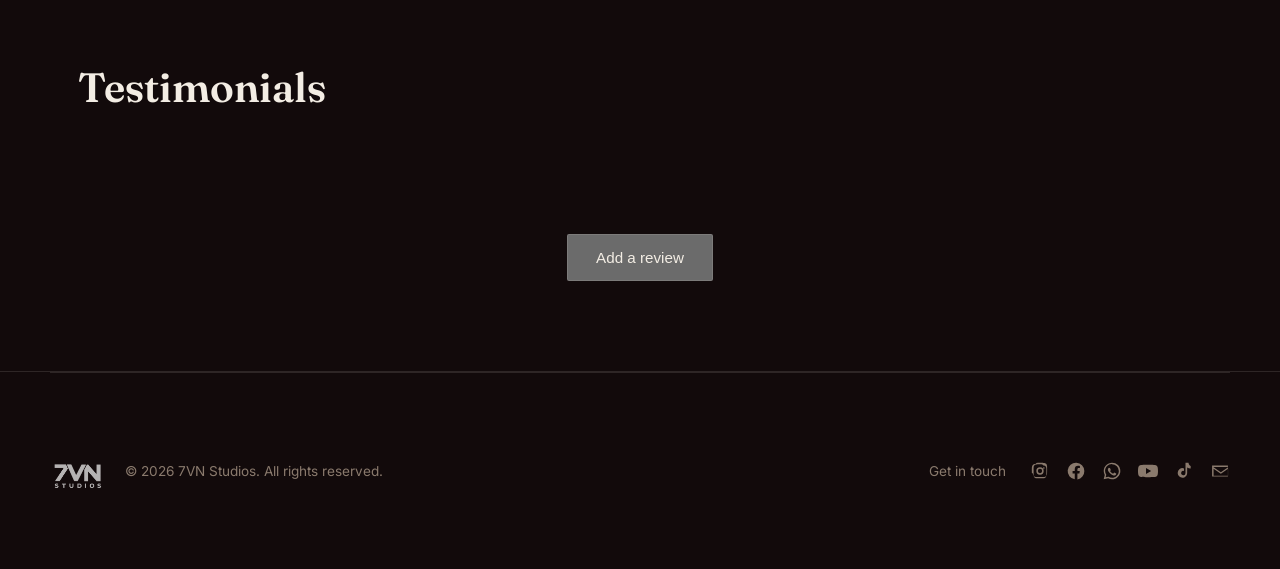
==== commit f216ea0b: "Update index.html" ====
--- a/index.html
+++ b/index.html
@@ -29,7 +29,7 @@
   <section class="hero">
     <div class="wrap hero-content">
       <h1>We tell stories through film, motion and edit.</h1>
-      <p>7VN Studios covers your events, builds your marketing videos, designs your motion graphics, and edits your content, from start to finish.</p>
+      <p>7VN Studios offers videography and photography services at your events, builds marketing videos, designs motion graphics, and edits your content, from start to finish.</p>
       <div class="hero-actions">
         <a href="#work" class="btn btn-primary">See our work</a>
         <a href="/contact/" class="btn btn-outline">Start a project</a>
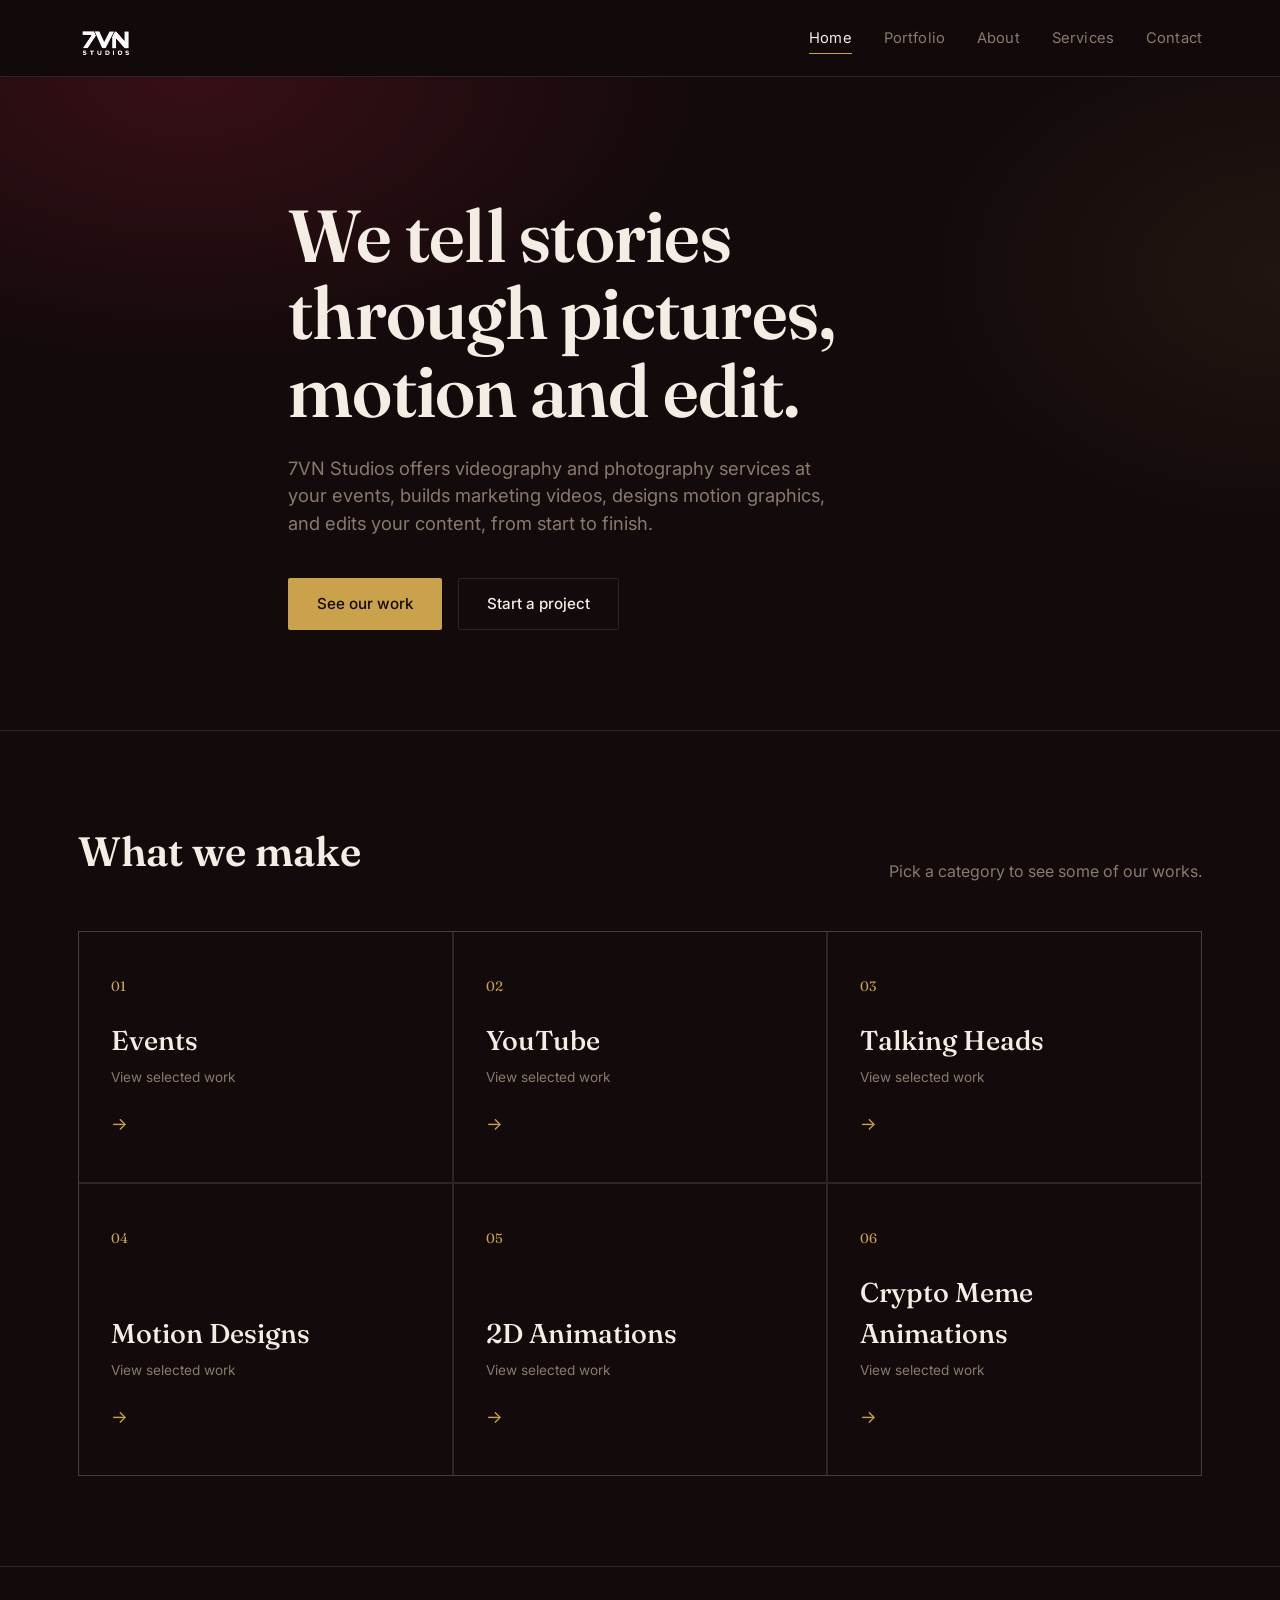
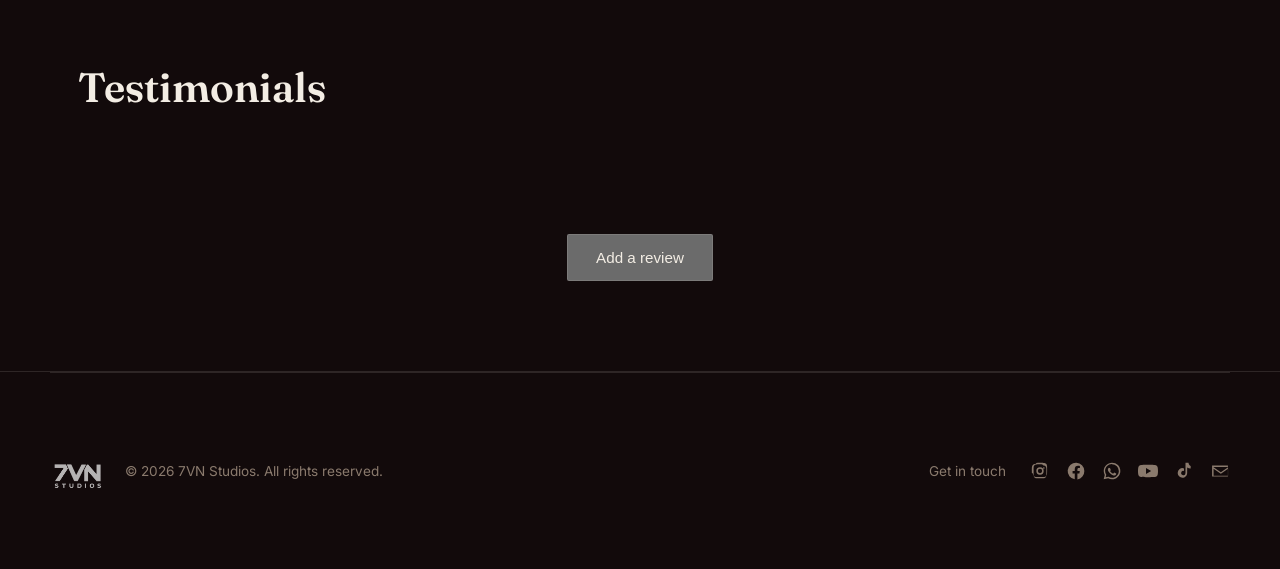
==== commit 91df353d: "Update index.html" ====
--- a/index.html
+++ b/index.html
@@ -28,7 +28,7 @@
 <main>
   <section class="hero">
     <div class="wrap hero-content">
-      <h1>We tell stories through film, motion and edit.</h1>
+      <h1>We tell stories through pictures, motion and edit.</h1>
       <p>7VN Studios offers videography and photography services at your events, builds marketing videos, designs motion graphics, and edits your content, from start to finish.</p>
       <div class="hero-actions">
         <a href="#work" class="btn btn-primary">See our work</a>
